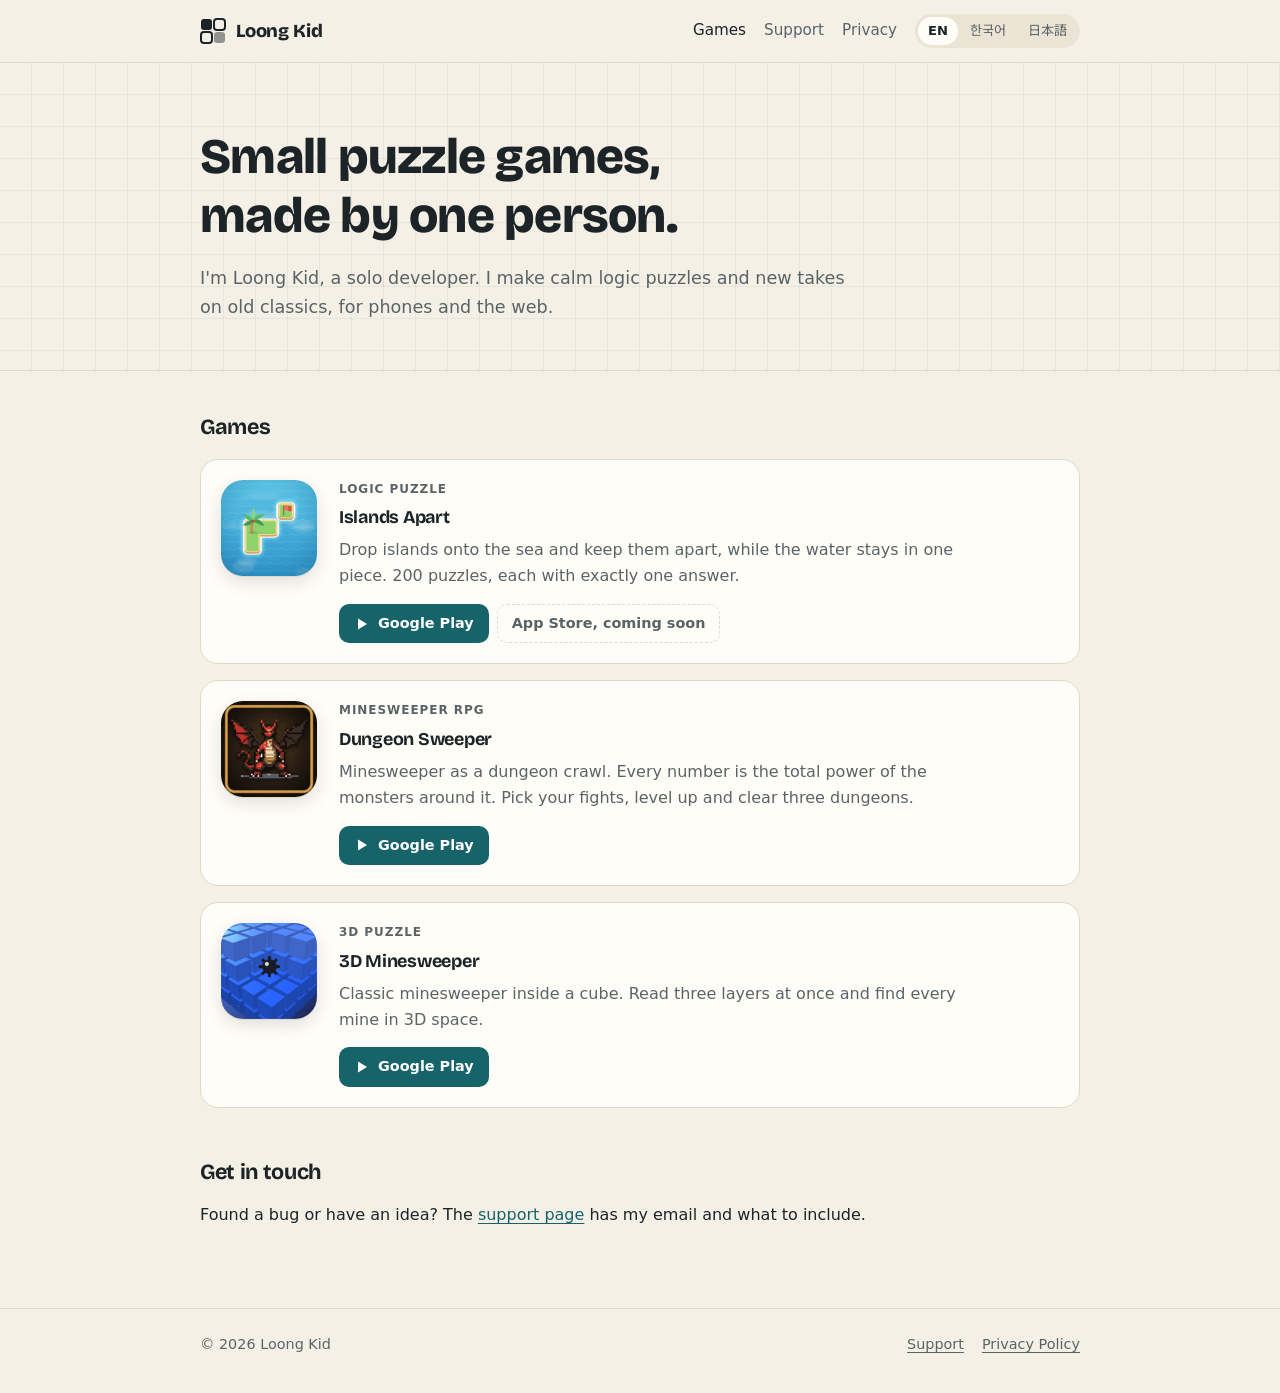
==== index.html @ 1bb6a903 "Add game portfolio, support and privacy pages Co-Authored-By: Claude Opus 5.5 <noreply@anthropic.com" ====
<!doctype html>
<html lang="en">
<head>
<meta charset="utf-8">
<meta name="viewport" content="width=device-width, initial-scale=1">
<title>Loong Kid Games</title>
<meta name="description" content="Small puzzle games made by Loong Kid, a solo developer: Islands Apart, Dungeon Sweeper and 3D Minesweeper.">
<link rel="icon" href="assets/icons/islands-apart.png">
<link rel="preconnect" href="https://fonts.googleapis.com">
<link rel="preconnect" href="https://fonts.gstatic.com" crossorigin>
<link rel="stylesheet" href="https://fonts.googleapis.com/css2?family=Bricolage+Grotesque:opsz,wght@12..96,600;12..96,800&family=Noto+Sans+JP:wght@400;700&family=Noto+Sans+KR:wght@400;700&display=swap">
<link rel="stylesheet" href="assets/site.css">
</head>
<body>

<header class="top">
  <div class="wrap">
    <a class="brand" href="./">
      <svg viewBox="0 0 26 26" aria-hidden="true"><rect x="1" y="1" width="11" height="11" rx="3" fill="currentColor"/><rect x="14" y="1" width="11" height="11" rx="3" fill="none" stroke="currentColor" stroke-width="2"/><rect x="1" y="14" width="11" height="11" rx="3" fill="none" stroke="currentColor" stroke-width="2"/><rect x="14" y="14" width="11" height="11" rx="3" fill="currentColor" opacity=".45"/></svg>
      Loong Kid
    </a>
    <div class="nav">
      <a href="./" aria-current="page"><span data-lang="en">Games</span><span data-lang="ko" hidden>게임</span><span data-lang="ja" hidden>ゲーム</span></a>
      <a href="support/"><span data-lang="en">Support</span><span data-lang="ko" hidden>문의</span><span data-lang="ja" hidden>サポート</span></a>
      <a href="privacy/"><span data-lang="en">Privacy</span><span data-lang="ko" hidden>개인정보</span><span data-lang="ja" hidden>プライバシー</span></a>
      <div class="langs" role="group" aria-label="Language">
        <button type="button" data-set="en" aria-pressed="true">EN</button>
        <button type="button" data-set="ko" aria-pressed="false">한국어</button>
        <button type="button" data-set="ja" aria-pressed="false">日本語</button>
      </div>
    </div>
  </div>
</header>

<div class="hero">
  <div class="wrap">
    <h1>
      <span data-lang="en">Small puzzle games, made by one person.</span>
      <span data-lang="ko" hidden>혼자 만드는 작은 퍼즐 게임</span>
      <span data-lang="ja" hidden>ひとりで作る、小さなパズルゲーム</span>
    </h1>
    <p class="lead" data-lang="en">I'm Loong Kid, a solo developer. I make calm logic puzzles and new takes on old classics, for phones and the web.</p>
    <p class="lead" data-lang="ko" hidden>1인 개발자 Loong Kid입니다. 차분하게 즐기는 논리 퍼즐과 익숙한 고전 게임을 새롭게 비튼 게임을 만들어요.</p>
    <p class="lead" data-lang="ja" hidden>ひとりで開発している Loong Kid です。落ち着いて遊べるロジックパズルや、おなじみのクラシックをひとひねりしたゲームを作っています。</p>
  </div>
</div>

<main class="wrap">
  <section aria-labelledby="games-h">
    <div class="section-head">
      <h2 id="games-h"><span data-lang="en">Games</span><span data-lang="ko" hidden>게임</span><span data-lang="ja" hidden>ゲーム</span></h2>
    </div>

    <div class="games">
      <article class="game" id="islands-apart">
        <img src="assets/icons/islands-apart.png" alt="" width="96" height="96">
        <div class="game-body">
          <div class="label"><span data-lang="en">Logic puzzle</span><span data-lang="ko" hidden>논리 퍼즐</span><span data-lang="ja" hidden>ロジックパズル</span></div>
          <h3>Islands Apart</h3>
          <p data-lang="en">Drop islands onto the sea and keep them apart, while the water stays in one piece. 200 puzzles, each with exactly one answer.</p>
          <p data-lang="ko" hidden>섬을 바다에 놓아 서로 떨어뜨리고, 바다는 하나로 이어 주세요. 답이 딱 하나인 퍼즐 200개.</p>
          <p data-lang="ja" hidden>島を海に置いて離ればなれに、海はひとつにつなげましょう。答えがひとつだけのパズル200問。</p>
          <div class="links">
            <a class="btn btn-solid" href="https://play.google.com/store/apps/details?id=loong.kid.islandsapart">
              <svg viewBox="0 0 16 16" aria-hidden="true"><path d="M4 2.5v11l9-5.5z" fill="currentColor"/></svg>Google Play
            </a>
            <span class="btn btn-soon">
              <span data-lang="en">App Store, coming soon</span><span data-lang="ko" hidden>App Store 출시 예정</span><span data-lang="ja" hidden>App Store 近日公開</span>
            </span>
          </div>
        </div>
      </article>

      <article class="game" id="dungeon-sweeper">
        <img src="assets/icons/dungeon-sweeper.png" alt="" width="96" height="96">
        <div class="game-body">
          <div class="label"><span data-lang="en">Minesweeper RPG</span><span data-lang="ko" hidden>지뢰찾기 RPG</span><span data-lang="ja" hidden>マインスイーパーRPG</span></div>
          <h3>Dungeon Sweeper</h3>
          <p data-lang="en">Minesweeper as a dungeon crawl. Every number is the total power of the monsters around it. Pick your fights, level up and clear three dungeons.</p>
          <p data-lang="ko" hidden>던전을 탐험하는 지뢰찾기. 숫자는 주변 몬스터의 힘을 합한 값이에요. 싸울 상대를 골라 레벨을 올리고 던전 세 곳을 정복하세요.</p>
          <p data-lang="ja" hidden>ダンジョン探索になったマインスイーパー。数字はまわりのモンスターの強さの合計です。戦う相手を選び、レベルを上げて3つのダンジョンを攻略しましょう。</p>
          <div class="links">
            <a class="btn btn-solid" href="https://play.google.com/store/apps/details?id=loong.kid.dungeonsweeper">
              <svg viewBox="0 0 16 16" aria-hidden="true"><path d="M4 2.5v11l9-5.5z" fill="currentColor"/></svg>Google Play
            </a>
          </div>
        </div>
      </article>

      <article class="game" id="3d-minesweeper">
        <img src="assets/icons/3d-minesweeper.png" alt="" width="96" height="96">
        <div class="game-body">
          <div class="label"><span data-lang="en">3D puzzle</span><span data-lang="ko" hidden>3D 퍼즐</span><span data-lang="ja" hidden>3Dパズル</span></div>
          <h3>3D Minesweeper</h3>
          <p data-lang="en">Classic minesweeper inside a cube. Read three layers at once and find every mine in 3D space.</p>
          <p data-lang="ko" hidden>정육면체 안에서 하는 지뢰찾기. 위아래 층을 함께 보며 3D 공간에 숨은 지뢰를 모두 찾아내세요.</p>
          <p data-lang="ja" hidden>立方体の中のマインスイーパー。上下の層を見比べて、3D空間に隠れた地雷をすべて見つけましょう。</p>
          <div class="links">
            <a class="btn btn-solid" href="https://play.google.com/store/apps/details?id=loong.kid.minesweeper">
              <svg viewBox="0 0 16 16" aria-hidden="true"><path d="M4 2.5v11l9-5.5z" fill="currentColor"/></svg>Google Play
            </a>
          </div>
        </div>
      </article>
    </div>
  </section>

  <section aria-labelledby="contact-h">
    <h2 id="contact-h"><span data-lang="en">Get in touch</span><span data-lang="ko" hidden>연락하기</span><span data-lang="ja" hidden>お問い合わせ</span></h2>
    <p data-lang="en">Found a bug or have an idea? The <a href="support/">support page</a> has my email and what to include.</p>
    <p data-lang="ko" hidden>버그를 찾았거나 의견이 있으면 <a href="support/">문의 페이지</a>에서 이메일 주소와 보내실 내용을 확인해 주세요.</p>
    <p data-lang="ja" hidden>不具合やご意見は<a href="support/">サポートページ</a>へ。メールアドレスと、書いていただきたい内容を載せています。</p>
  </section>
</main>

<footer>
  <div class="wrap">
    <span>&copy; 2026 Loong Kid</span>
    <nav>
      <a href="support/"><span data-lang="en">Support</span><span data-lang="ko" hidden>문의</span><span data-lang="ja" hidden>サポート</span></a>
      <a href="privacy/"><span data-lang="en">Privacy Policy</span><span data-lang="ko" hidden>개인정보처리방침</span><span data-lang="ja" hidden>プライバシーポリシー</span></a>
    </nav>
  </div>
</footer>

<script src="assets/site.js"></script>
</body>
</html>
---- assets/site.css ----
:root {
  --bg: #f4f0e6;
  --surface: #fffdf7;
  --ink: #1c2427;
  --muted: #5a6467;
  --line: #e0d9ca;
  --accent: #16636a;
  --accent-ink: #ffffff;
  --chip: #ebe4d4;
  --grid: rgba(22, 99, 106, 0.07);
  color-scheme: light;
}
@media (prefers-color-scheme: dark) {
  :root {
    --bg: #121719;
    --surface: #1a2124;
    --ink: #ebe7dd;
    --muted: #a0a9ab;
    --line: #2b3437;
    --accent: #62c1bf;
    --accent-ink: #0c1416;
    --chip: #243033;
    --grid: rgba(98, 193, 191, 0.06);
    color-scheme: dark;
  }
}

* { box-sizing: border-box; }
html { -webkit-text-size-adjust: 100%; }
body {
  margin: 0;
  background: var(--bg);
  color: var(--ink);
  font-family: system-ui, -apple-system, "Segoe UI", "Noto Sans KR", "Noto Sans JP", sans-serif;
  font-size: 16px;
  line-height: 1.65;
}
:lang(ko) body, html:lang(ko) body { word-break: keep-all; }
a { color: var(--accent); text-underline-offset: 3px; }
img { max-width: 100%; display: block; }
[hidden] { display: none !important; }

.wrap { max-width: 920px; margin: 0 auto; padding-inline: 20px; }

/* header */
.top { border-bottom: 1px solid var(--line); }
.top .wrap {
  display: flex; align-items: center; justify-content: space-between;
  gap: 12px 20px; flex-wrap: wrap; padding-block: 14px;
}
.brand {
  display: flex; align-items: center; gap: 10px;
  color: var(--ink); text-decoration: none;
  font-family: "Bricolage Grotesque", system-ui, sans-serif;
  font-weight: 800; font-size: 1.15rem; letter-spacing: -0.01em;
}
.brand svg { width: 26px; height: 26px; flex: none; }
.nav { display: flex; align-items: center; gap: 6px 18px; flex-wrap: wrap; }
.nav a { color: var(--muted); text-decoration: none; font-size: 0.95rem; }
.nav a:hover, .nav a[aria-current="page"] { color: var(--ink); }
.langs { display: flex; gap: 2px; background: var(--chip); border-radius: 999px; padding: 3px; }
.langs button {
  border: 0; background: transparent; color: var(--muted);
  font: inherit; font-size: 0.82rem; padding: 3px 10px; border-radius: 999px; cursor: pointer;
}
.langs button[aria-pressed="true"] { background: var(--surface); color: var(--ink); font-weight: 700; }

/* type */
h1, h2, h3 {
  font-family: "Bricolage Grotesque", system-ui, "Noto Sans KR", "Noto Sans JP", sans-serif;
  line-height: 1.2; letter-spacing: -0.015em; text-wrap: balance; margin: 0;
}
h1 { font-size: clamp(2rem, 5.5vw, 3.1rem); font-weight: 800; }
h2 { font-size: 1.35rem; font-weight: 700; }
h3 { font-size: 1.12rem; font-weight: 700; }
.label {
  font-size: 0.75rem; text-transform: uppercase; letter-spacing: 0.08em;
  color: var(--muted); font-weight: 600;
}
.lead { font-size: 1.1rem; color: var(--muted); max-width: 38em; margin: 0; }

/* hero */
.hero {
  padding-block: 64px 48px;
  background-image:
    linear-gradient(var(--grid) 1px, transparent 1px),
    linear-gradient(90deg, var(--grid) 1px, transparent 1px);
  background-size: 32px 32px;
  background-position: -1px -1px;
  border-bottom: 1px solid var(--line);
}
.hero .wrap { display: grid; gap: 18px; }

main { padding-block: 44px 64px; }
section + section { margin-top: 52px; }
.section-head { display: flex; align-items: baseline; justify-content: space-between; gap: 12px; margin-bottom: 18px; }

/* game cards */
.games { display: grid; gap: 16px; }
.game {
  display: grid; grid-template-columns: 96px minmax(0, 1fr); gap: 18px 22px;
  background: var(--surface); border: 1px solid var(--line); border-radius: 18px; padding: 20px;
  scroll-margin-top: 20px;
}
.game img { width: 96px; height: 96px; border-radius: 22px; box-shadow: 0 1px 0 var(--line), 0 6px 18px rgba(0,0,0,0.12); }
.game-body { display: grid; gap: 8px; min-width: 0; }
.game p { margin: 0; color: var(--muted); max-width: 40em; }
.links { display: flex; flex-wrap: wrap; gap: 8px; margin-top: 6px; }
.btn {
  display: inline-flex; align-items: center; gap: 8px;
  padding: 7px 14px; border-radius: 10px; font-size: 0.9rem; font-weight: 600;
  text-decoration: none; border: 1px solid transparent;
}
.btn svg { width: 16px; height: 16px; flex: none; }
.btn-solid { background: var(--accent); color: var(--accent-ink); }
.btn-solid:hover { filter: brightness(1.08); }
.btn-ghost { border-color: var(--line); color: var(--ink); background: transparent; }
.btn-soon { border: 1px dashed var(--line); color: var(--muted); cursor: default; }

@media (max-width: 520px) {
  .game { grid-template-columns: 64px minmax(0, 1fr); padding: 16px; gap: 14px; }
  .game img { width: 64px; height: 64px; border-radius: 15px; }
}

/* support */
.contact {
  background: var(--surface); border: 1px solid var(--line); border-radius: 18px;
  padding: 22px; display: grid; gap: 14px;
}
.email-row { display: flex; flex-wrap: wrap; align-items: center; gap: 10px; }
.email {
  font-family: ui-monospace, "Cascadia Mono", Consolas, monospace; font-size: 1.05rem;
  background: var(--chip); padding: 6px 12px; border-radius: 8px; user-select: all;
  overflow-wrap: anywhere;
}
button.btn { font: inherit; font-size: 0.9rem; font-weight: 600; cursor: pointer; }
.checklist { margin: 0; padding-left: 1.2em; color: var(--muted); }
.checklist li + li { margin-top: 2px; }

.mini-games { display: flex; flex-wrap: wrap; gap: 10px; list-style: none; padding: 0; margin: 0; }
.mini-games li {
  display: flex; align-items: center; gap: 10px; background: var(--surface);
  border: 1px solid var(--line); border-radius: 12px; padding: 8px 14px 8px 8px; scroll-margin-top: 20px;
}
.mini-games img { width: 36px; height: 36px; border-radius: 9px; }

.faq { display: grid; gap: 0; border-top: 1px solid var(--line); }
.faq > div { padding-block: 16px; border-bottom: 1px solid var(--line); display: grid; gap: 4px; }
.faq h3 { font-size: 1.02rem; }
.faq p { margin: 0; color: var(--muted); max-width: 42em; }

/* long text (privacy) */
.doc { max-width: 42em; }
.doc h2 { margin-top: 34px; margin-bottom: 8px; font-size: 1.15rem; }
.doc p, .doc ul { margin: 0 0 10px; }
.doc li + li { margin-top: 4px; }
.meta { color: var(--muted); font-size: 0.9rem; margin-top: 10px; }

footer { border-top: 1px solid var(--line); }
footer .wrap {
  padding-block: 24px 36px; display: flex; flex-wrap: wrap; gap: 8px 22px;
  justify-content: space-between; color: var(--muted); font-size: 0.9rem;
}
footer nav { display: flex; gap: 18px; flex-wrap: wrap; }
footer a { color: var(--muted); }
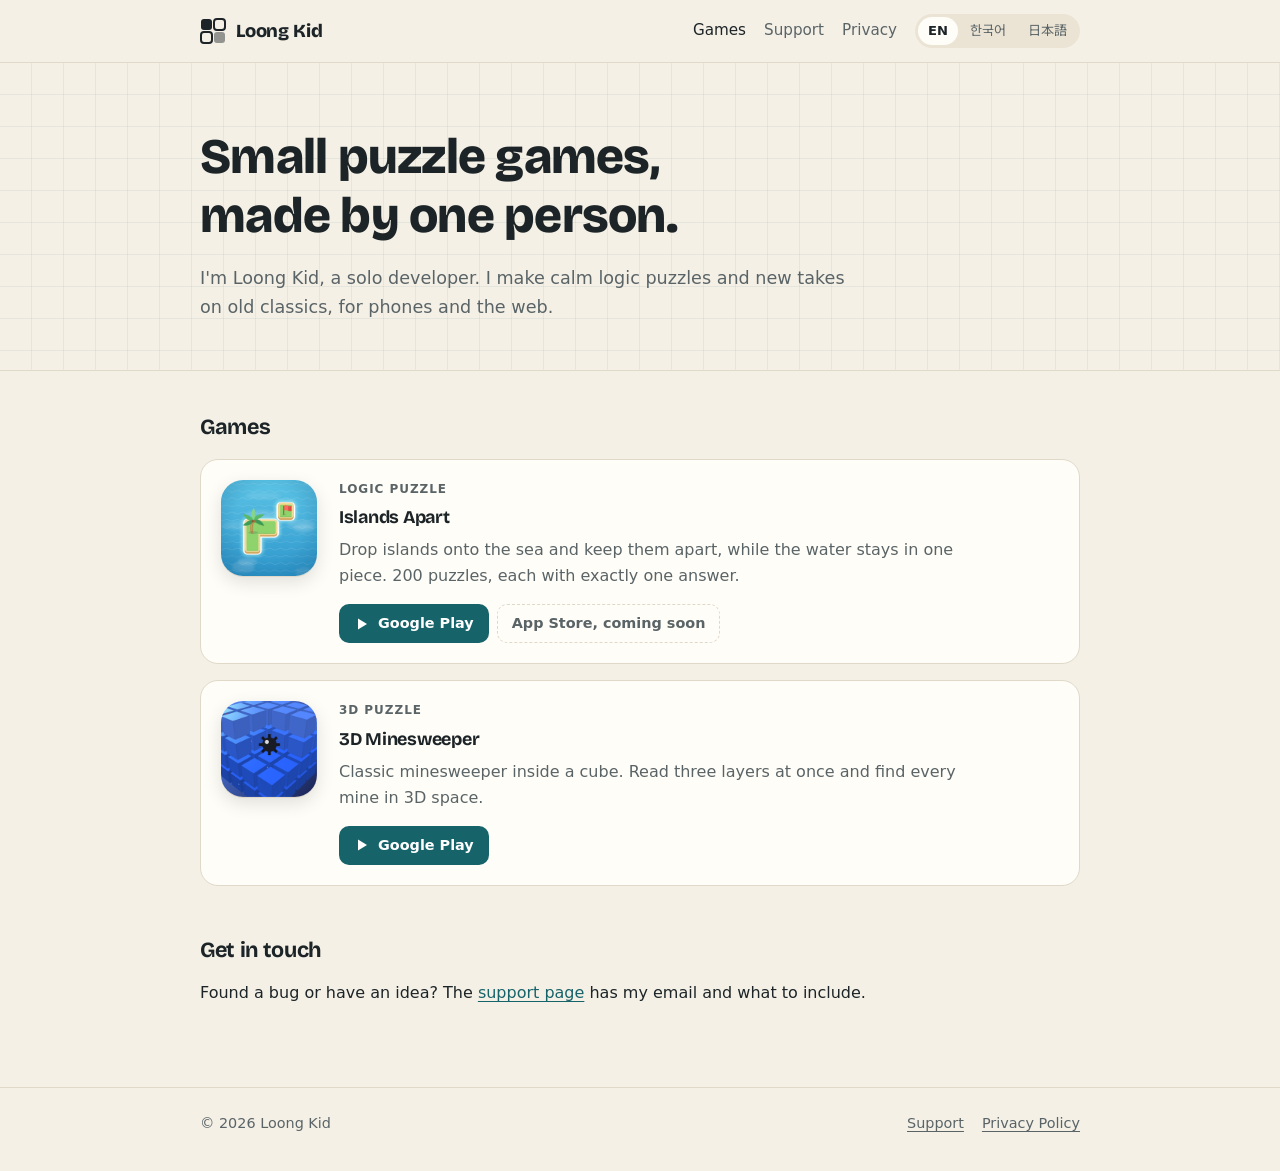
==== commit 322db4e6: "Remove Dungeon Sweeper from the site for now Co-Authored-By: Claude Opus 5.5 <noreply@anthropic.com>" ====
--- a/index.html
+++ b/index.html
@@ -4,7 +4,7 @@
 <meta charset="utf-8">
 <meta name="viewport" content="width=device-width, initial-scale=1">
 <title>Loong Kid Games</title>
-<meta name="description" content="Small puzzle games made by Loong Kid, a solo developer: Islands Apart, Dungeon Sweeper and 3D Minesweeper.">
+<meta name="description" content="Small puzzle games made by Loong Kid, a solo developer: Islands Apart and 3D Minesweeper.">
 <link rel="icon" href="assets/icons/islands-apart.png">
 <link rel="preconnect" href="https://fonts.googleapis.com">
 <link rel="preconnect" href="https://fonts.gstatic.com" crossorigin>
@@ -71,21 +71,6 @@
         </div>
       </article>
 
-      <article class="game" id="dungeon-sweeper">
-        <img src="assets/icons/dungeon-sweeper.png" alt="" width="96" height="96">
-        <div class="game-body">
-          <div class="label"><span data-lang="en">Minesweeper RPG</span><span data-lang="ko" hidden>지뢰찾기 RPG</span><span data-lang="ja" hidden>マインスイーパーRPG</span></div>
-          <h3>Dungeon Sweeper</h3>
-          <p data-lang="en">Minesweeper as a dungeon crawl. Every number is the total power of the monsters around it. Pick your fights, level up and clear three dungeons.</p>
-          <p data-lang="ko" hidden>던전을 탐험하는 지뢰찾기. 숫자는 주변 몬스터의 힘을 합한 값이에요. 싸울 상대를 골라 레벨을 올리고 던전 세 곳을 정복하세요.</p>
-          <p data-lang="ja" hidden>ダンジョン探索になったマインスイーパー。数字はまわりのモンスターの強さの合計です。戦う相手を選び、レベルを上げて3つのダンジョンを攻略しましょう。</p>
-          <div class="links">
-            <a class="btn btn-solid" href="https://play.google.com/store/apps/details?id=loong.kid.dungeonsweeper">
-              <svg viewBox="0 0 16 16" aria-hidden="true"><path d="M4 2.5v11l9-5.5z" fill="currentColor"/></svg>Google Play
-            </a>
-          </div>
-        </div>
-      </article>
 
       <article class="game" id="3d-minesweeper">
         <img src="assets/icons/3d-minesweeper.png" alt="" width="96" height="96">
